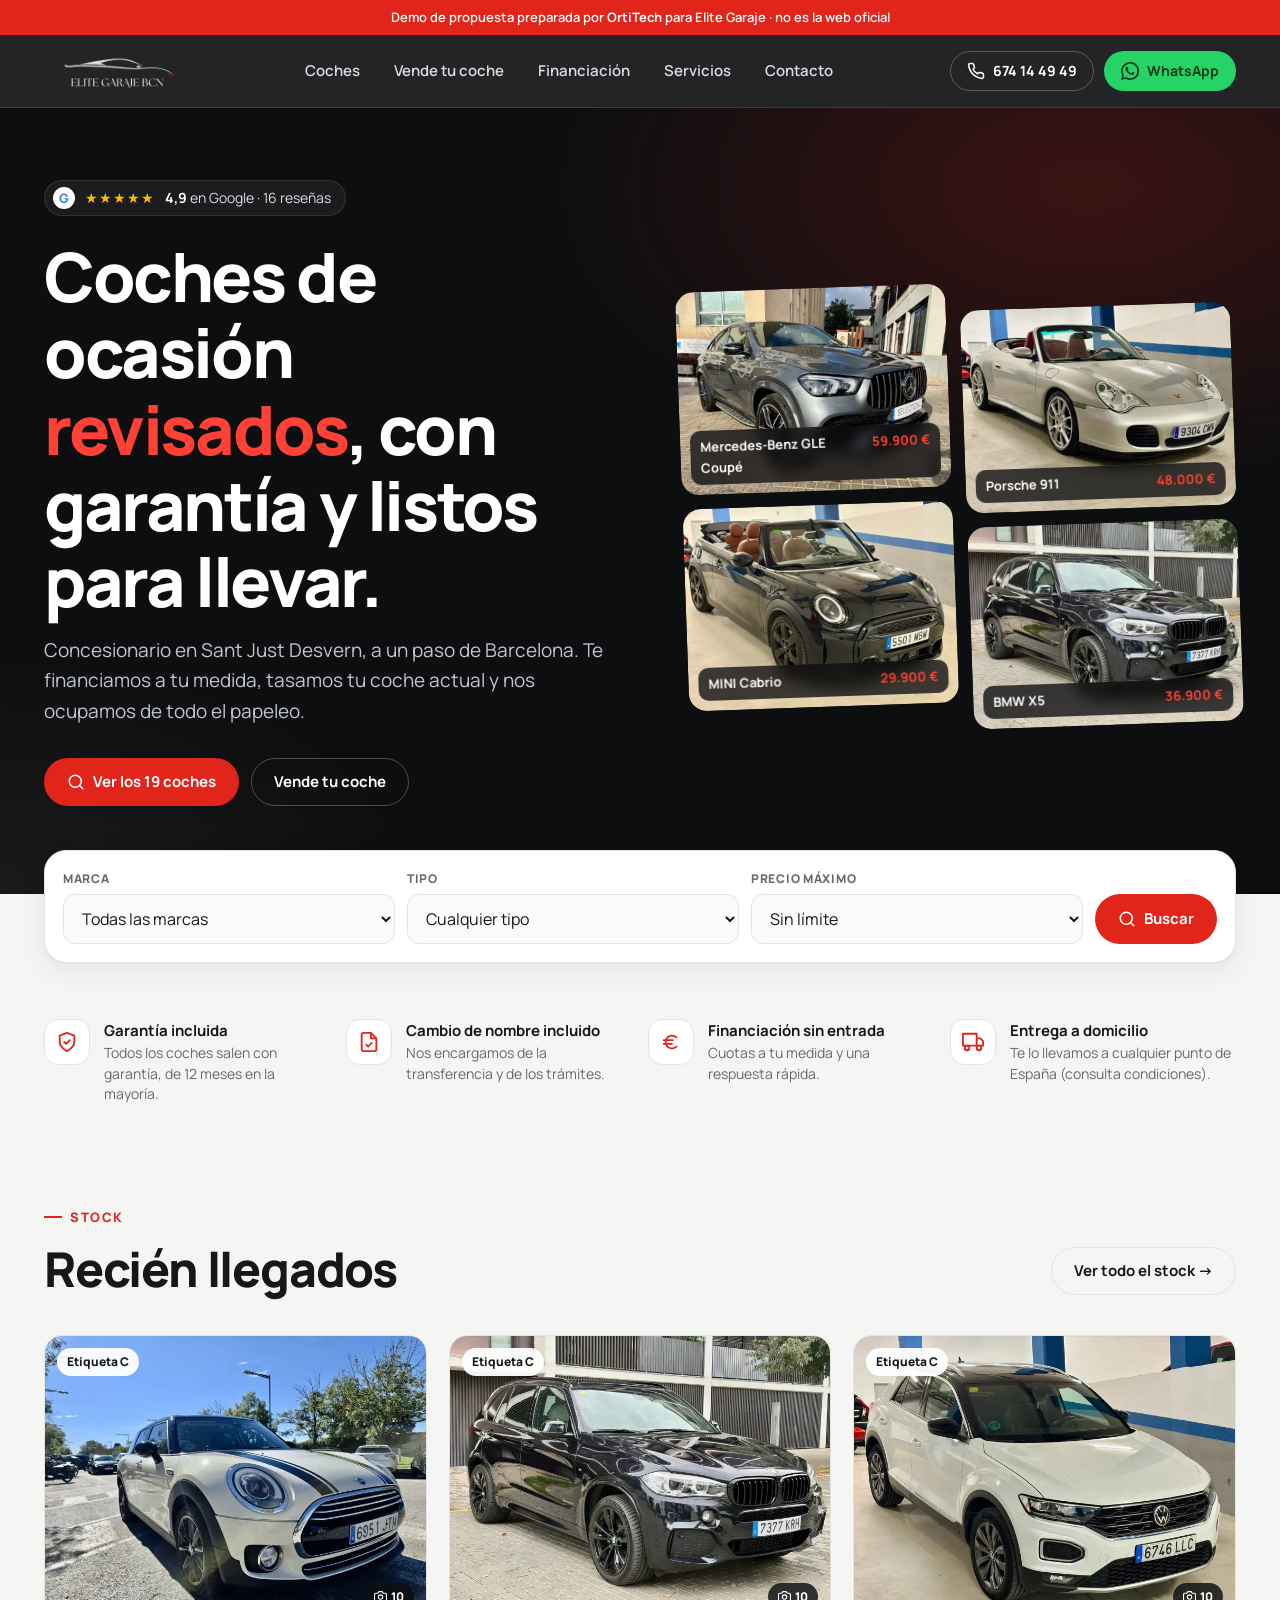
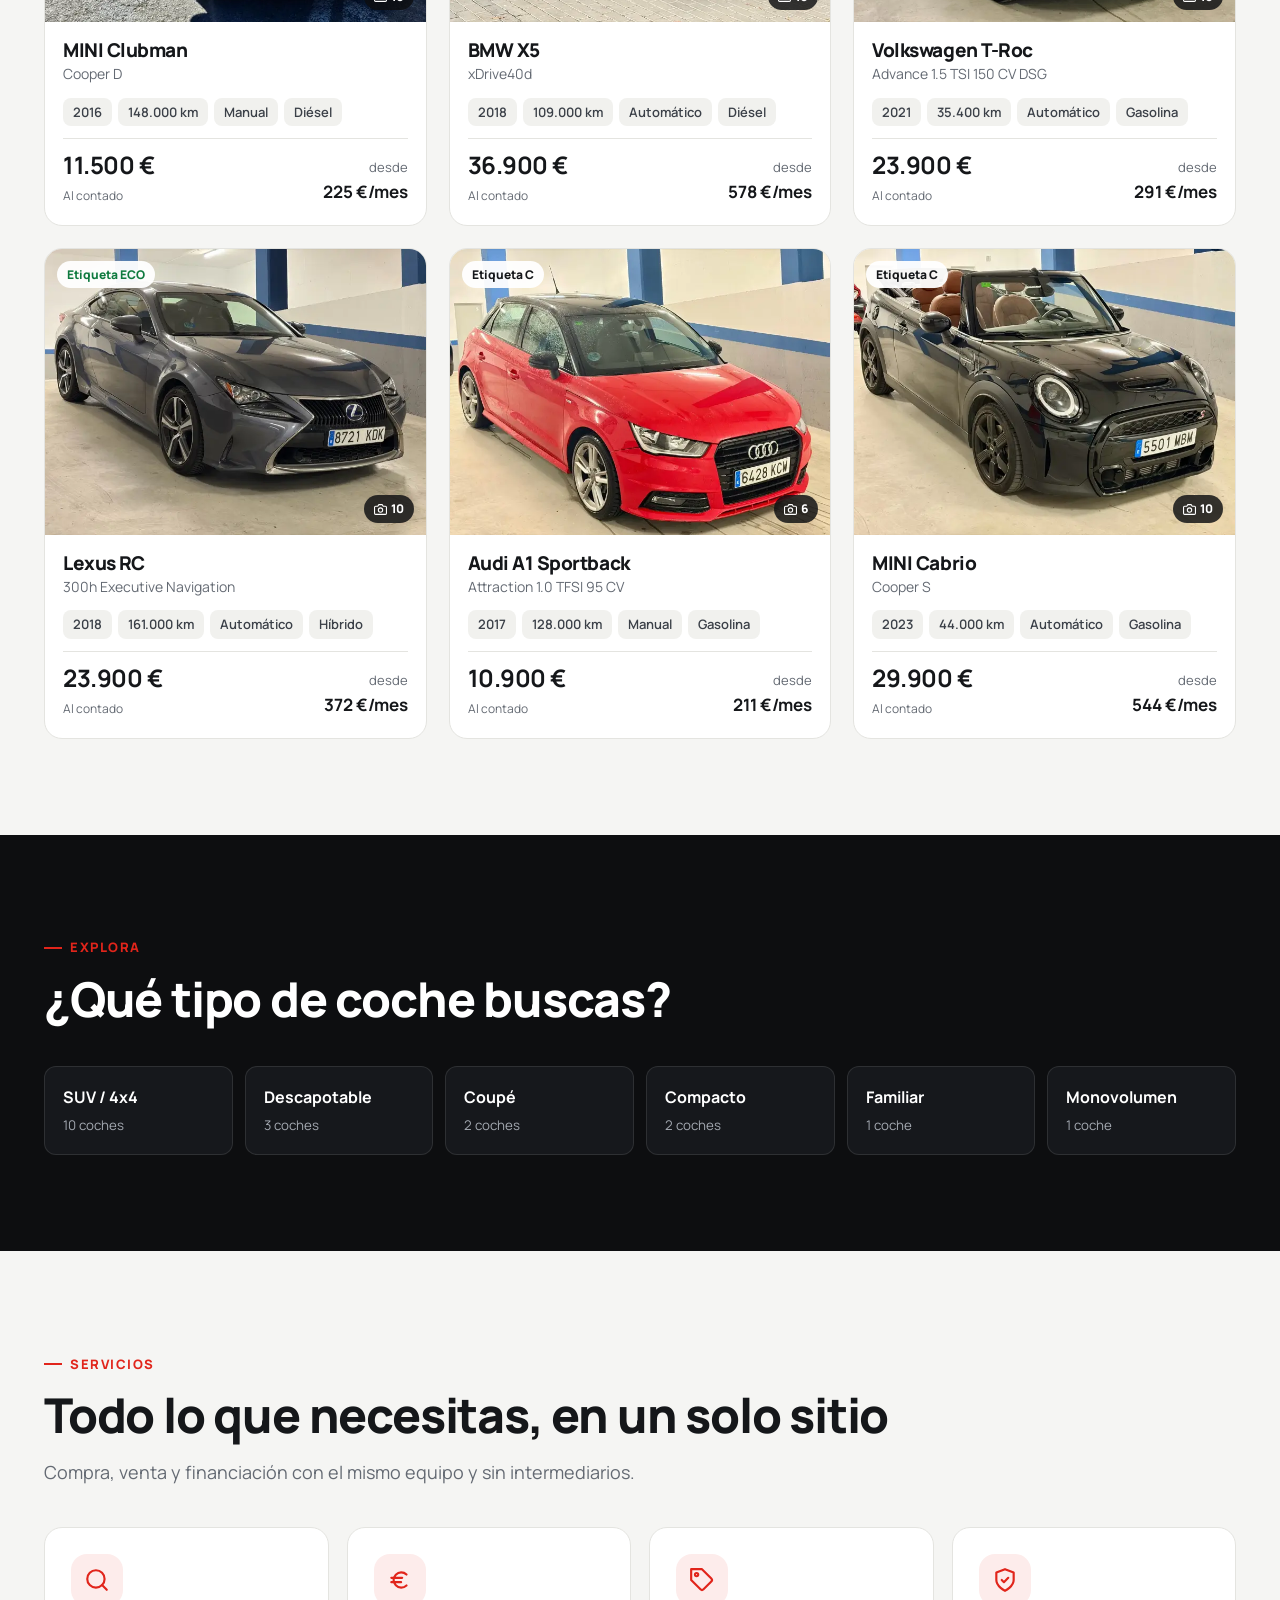
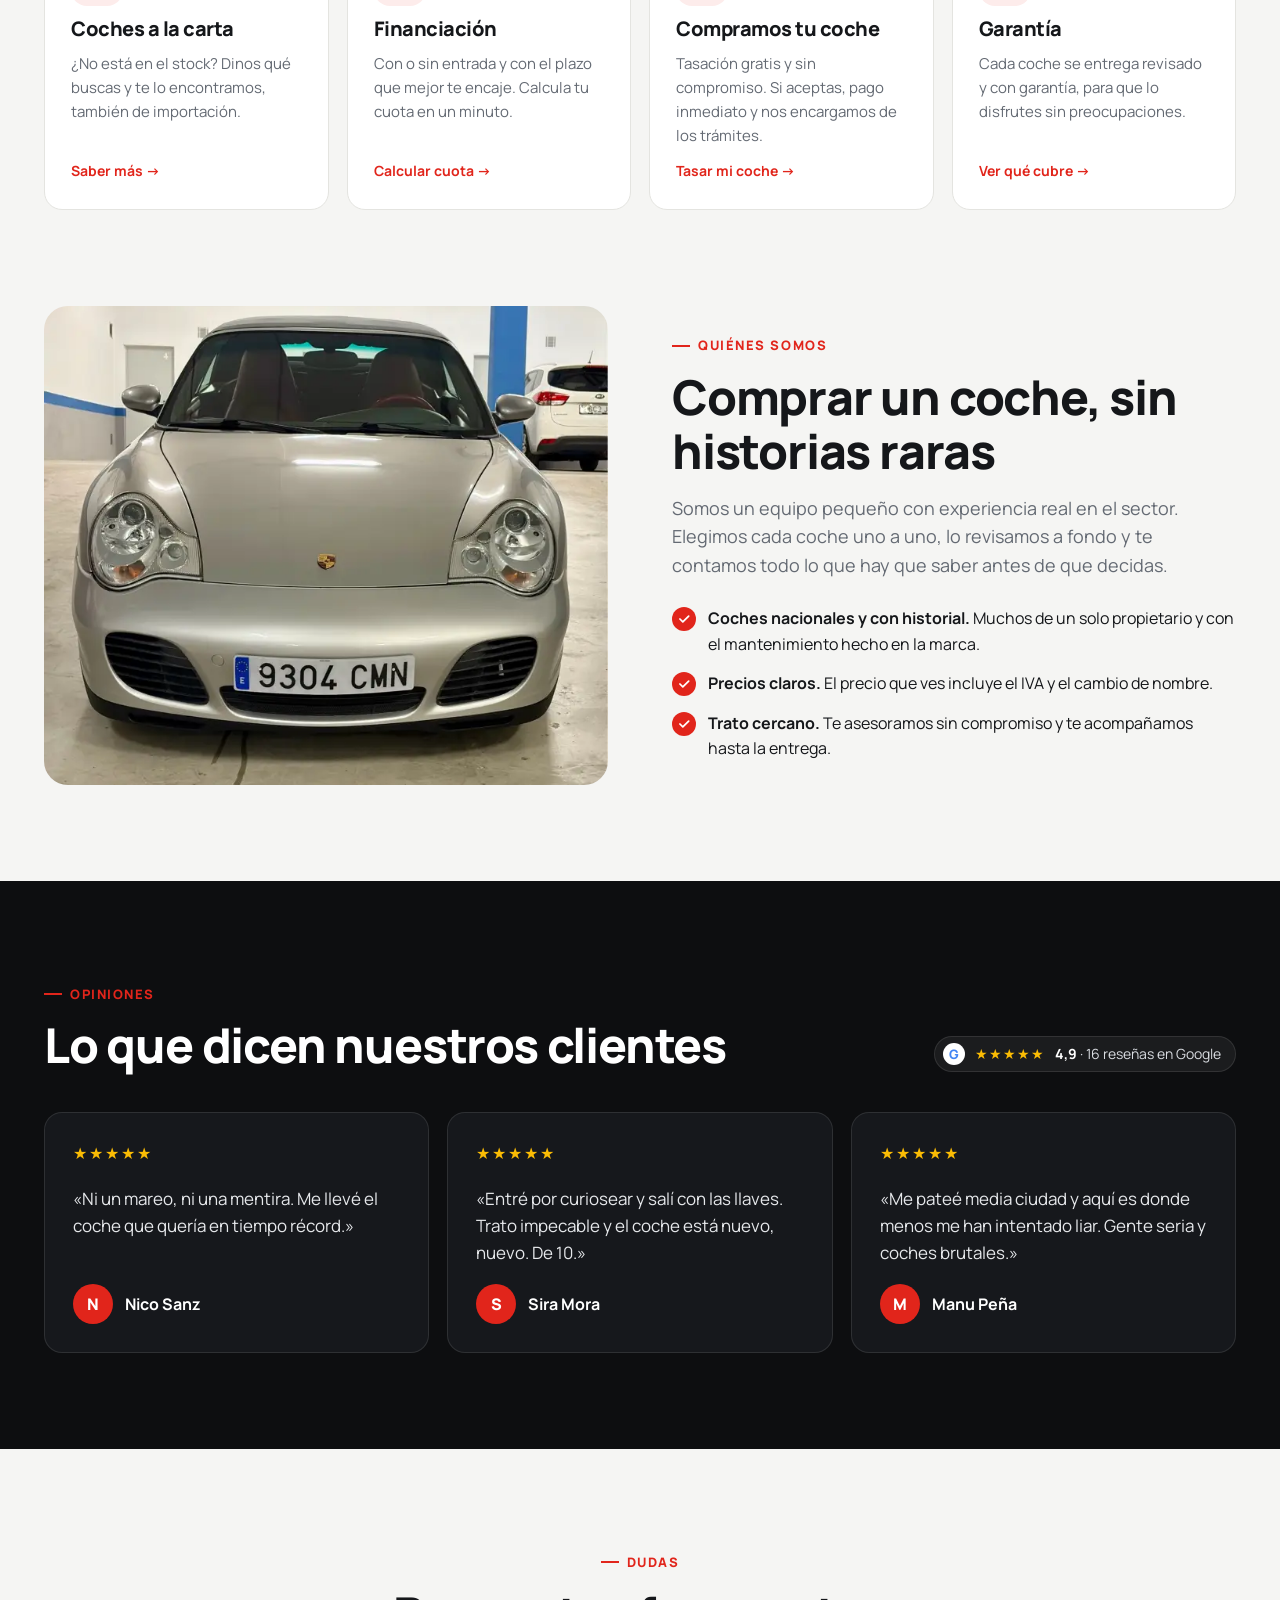
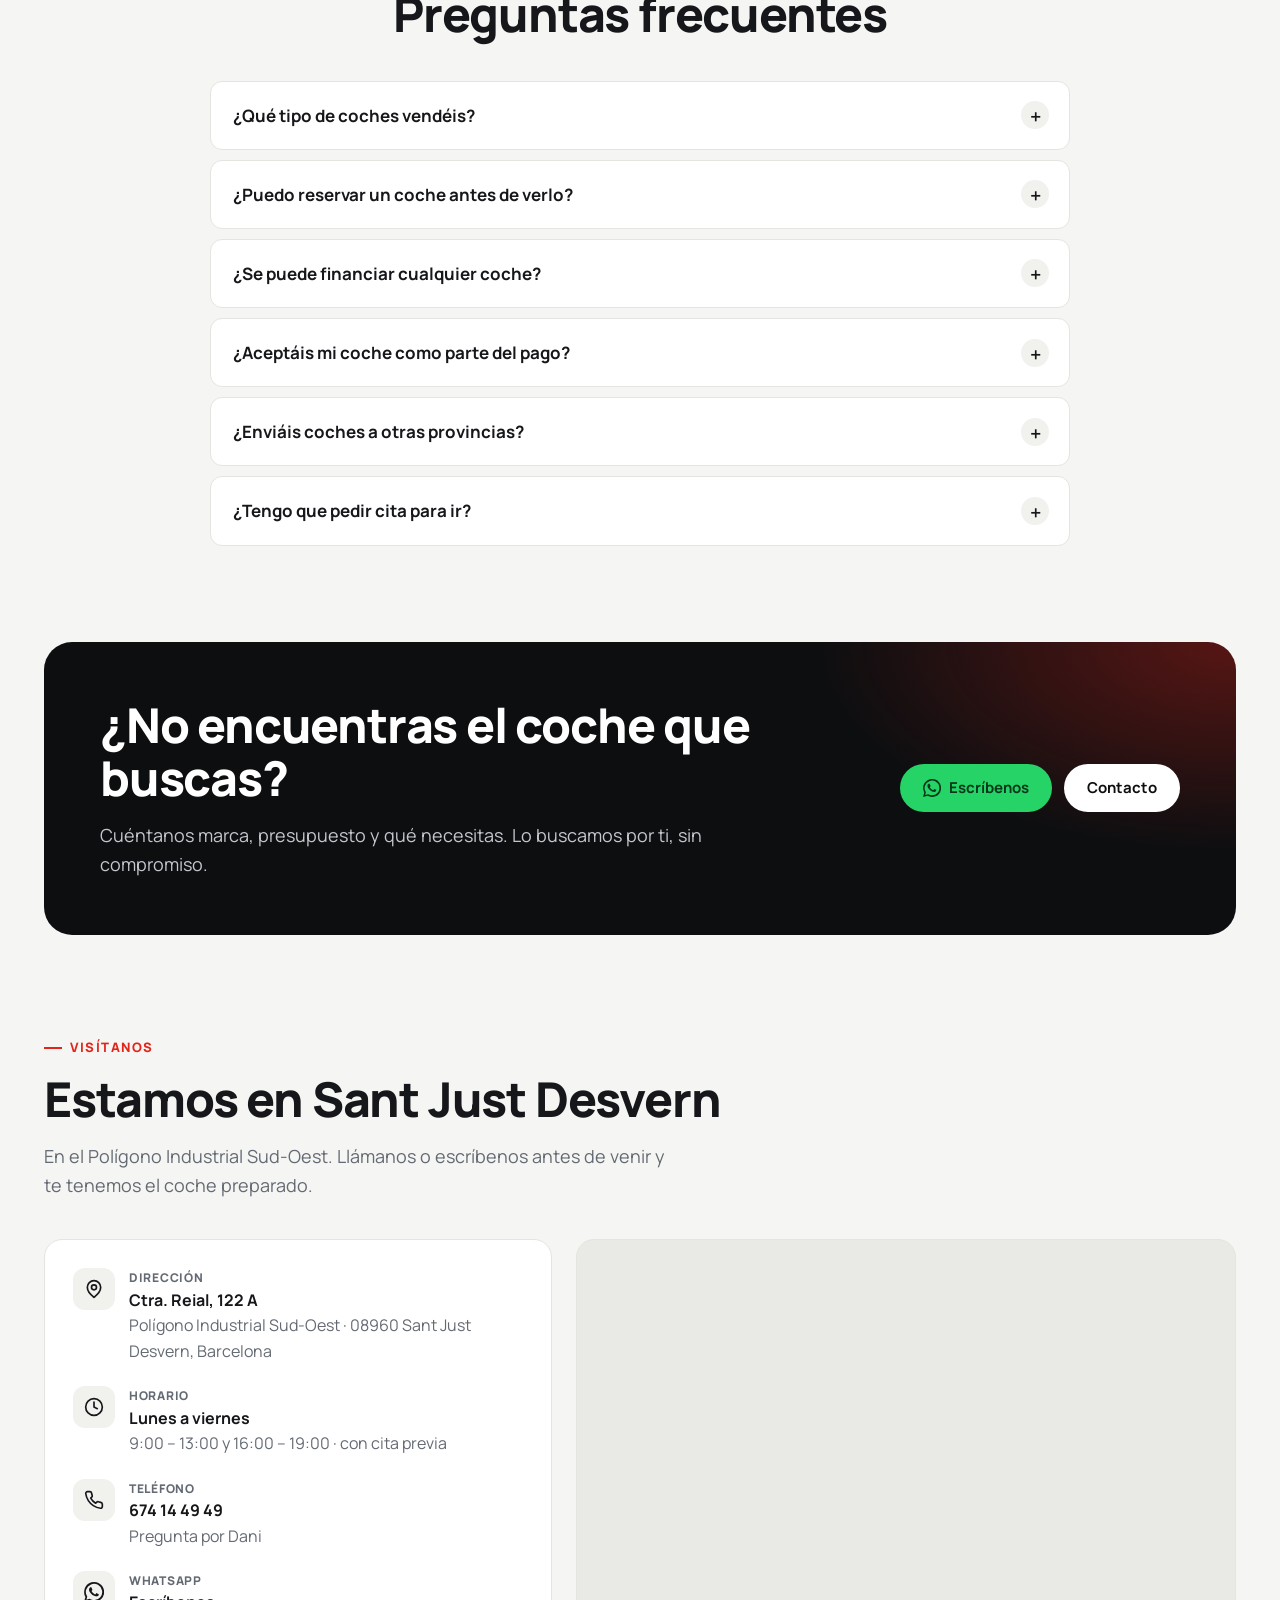
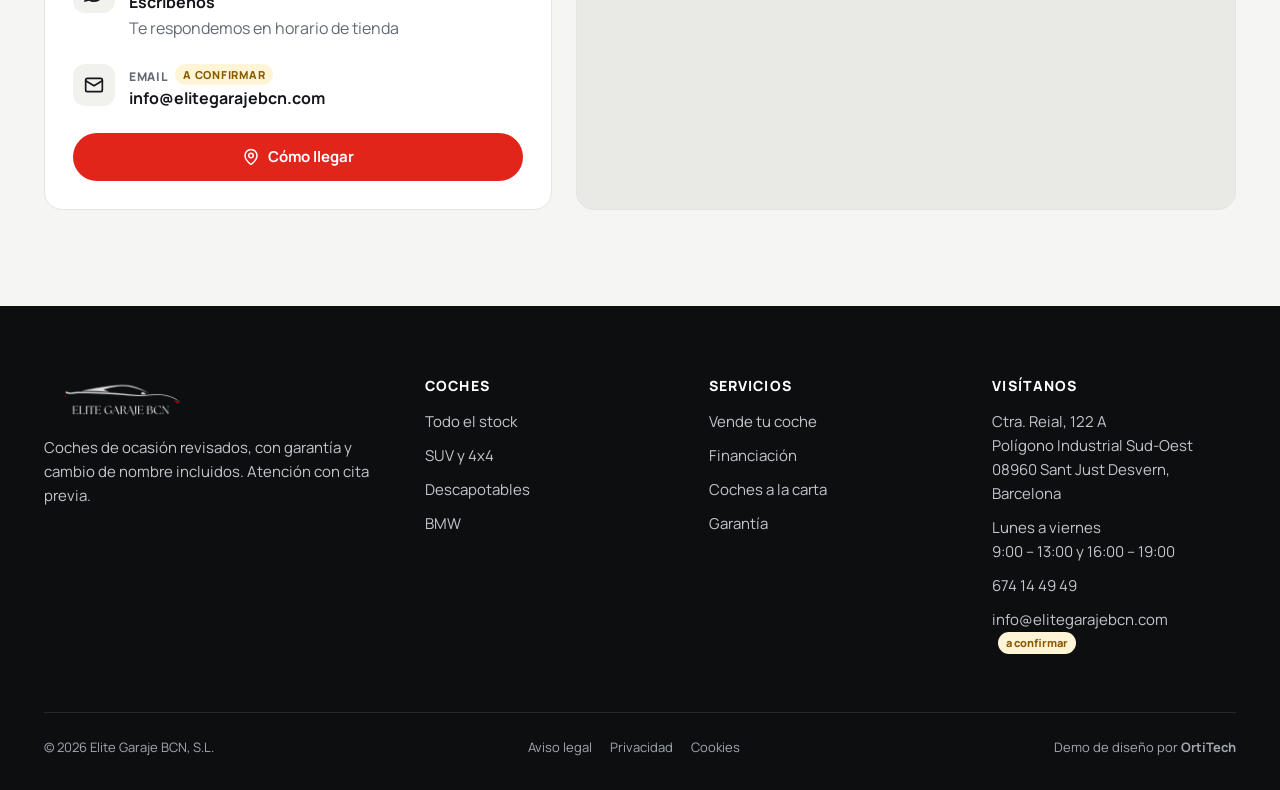
==== elitegaraje/index.html @ fd4e3a46 "Demo Elite Garaje: web nueva de concesionario con el stock real Stock de 19 coches con filtros y fic" ====
<!doctype html>
<html lang="es">
<head>
<meta charset="utf-8">
<meta name="viewport" content="width=device-width, initial-scale=1, viewport-fit=cover">
<meta name="robots" content="noindex, nofollow">
<title>Elite Garaje · Coches de ocasión en Sant Just Desvern (demo de OrtiTech)</title>
<meta name="description" content="Demo de propuesta preparada por OrtiTech para Elite Garaje. No es la web oficial del concesionario.">
<meta name="theme-color" content="#0d0e10">
<link rel="icon" href="img/favicon.png">
<link rel="preconnect" href="https://fonts.googleapis.com">
<link rel="preconnect" href="https://fonts.gstatic.com" crossorigin>
<link href="https://fonts.googleapis.com/css2?family=Manrope:wght@400;500;600;700;800&display=swap" rel="stylesheet">
<link rel="stylesheet" href="css/styles.css?v=4">
</head>
<body data-page="inicio">
<div id="top"></div>

<main>
  <header class="hero">
    <div class="wrap">
      <div>
        <div class="rating"><span class="g">G</span><span class="stars">★★★★★</span><span><b>4,9</b> en Google · 16 reseñas</span></div>
        <h1>Coches de ocasión <em>revisados</em>, con garantía y listos para llevar.</h1>
        <p class="lead">Concesionario en Sant Just Desvern, a un paso de Barcelona. Te financiamos a tu medida, tasamos tu coche actual y nos ocupamos de todo el papeleo.</p>
        <div class="ctas">
          <a class="btn red" href="coches.html"><i data-i="search"></i><span>Ver los <span data-n>19</span> coches</span></a>
          <a class="btn ghost-dark" href="tasacion.html">Vende tu coche</a>
        </div>
      </div>
      <div class="mosaic" id="mosaic" aria-label="Algunos coches del stock"></div>
    </div>
  </header>

  <div class="wrap">
    <form class="finder" id="finder" aria-label="Buscador de coches">
      <div class="field"><label for="f-marca">Marca</label><select id="f-marca" name="marca"><option value="">Todas las marcas</option></select></div>
      <div class="field"><label for="f-carroceria">Tipo</label><select id="f-carroceria" name="carroceria"><option value="">Cualquier tipo</option></select></div>
      <div class="field"><label for="f-precio">Precio máximo</label><select id="f-precio" name="precio">
        <option value="">Sin límite</option><option value="15000">15.000 €</option><option value="20000">20.000 €</option>
        <option value="25000">25.000 €</option><option value="30000">30.000 €</option><option value="40000">40.000 €</option></select></div>
      <button class="btn red" type="submit"><i data-i="search"></i>Buscar</button>
    </form>
  </div>

  <div class="perks">
    <div class="wrap">
      <div class="perk"><div class="ic"><i data-i="shield"></i></div><div><b>Garantía incluida</b><small>Todos los coches salen con garantía, de 12 meses en la mayoría.</small></div></div>
      <div class="perk"><div class="ic"><i data-i="doc"></i></div><div><b>Cambio de nombre incluido</b><small>Nos encargamos de la transferencia y de los trámites.</small></div></div>
      <div class="perk"><div class="ic"><i data-i="euro"></i></div><div><b>Financiación sin entrada</b><small>Cuotas a tu medida y una respuesta rápida.</small></div></div>
      <div class="perk"><div class="ic"><i data-i="truck"></i></div><div><b>Entrega a domicilio</b><small>Te lo llevamos a cualquier punto de España (consulta condiciones).</small></div></div>
    </div>
  </div>

  <section>
    <div class="wrap">
      <div class="head">
        <div><span class="eyebrow">Stock</span><h2 class="title">Recién llegados</h2></div>
        <a class="btn ghost" href="coches.html">Ver todo el stock →</a>
      </div>
      <div class="grid" id="destacados"></div>
    </div>
  </section>

  <section class="dark">
    <div class="wrap">
      <div class="head"><div><span class="eyebrow">Explora</span><h2 class="title">¿Qué tipo de coche buscas?</h2></div></div>
      <div class="cats" id="cats"></div>
    </div>
  </section>

  <section>
    <div class="wrap">
      <div class="head"><div><span class="eyebrow">Servicios</span><h2 class="title">Todo lo que necesitas, en un solo sitio</h2>
        <p class="lead">Compra, venta y financiación con el mismo equipo y sin intermediarios.</p></div></div>
      <div class="services">
        <a class="service rv" href="servicios.html#carta"><div class="ic"><i data-i="search"></i></div><h3>Coches a la carta</h3><p>¿No está en el stock? Dinos qué buscas y te lo encontramos, también de importación.</p><span class="more">Saber más →</span></a>
        <a class="service rv" href="financiacion.html"><div class="ic"><i data-i="euro"></i></div><h3>Financiación</h3><p>Con o sin entrada y con el plazo que mejor te encaje. Calcula tu cuota en un minuto.</p><span class="more">Calcular cuota →</span></a>
        <a class="service rv" href="tasacion.html"><div class="ic"><i data-i="tag"></i></div><h3>Compramos tu coche</h3><p>Tasación gratis y sin compromiso. Si aceptas, pago inmediato y nos encargamos de los trámites.</p><span class="more">Tasar mi coche →</span></a>
        <a class="service rv" href="servicios.html#garantia"><div class="ic"><i data-i="shield"></i></div><h3>Garantía</h3><p>Cada coche se entrega revisado y con garantía, para que lo disfrutes sin preocupaciones.</p><span class="more">Ver qué cubre →</span></a>
      </div>
    </div>
  </section>

  <section style="padding-top:0">
    <div class="wrap split">
      <div class="img rv"><img src="img/coches/b1e48fb1-3-s.webp" alt="Porsche 911 Carrera 4S Cabrio del stock de Elite Garaje" loading="lazy" width="720" height="540"></div>
      <div class="rv">
        <span class="eyebrow">Quiénes somos</span>
        <h2 class="title">Comprar un coche, sin historias raras</h2>
        <p class="lead">Somos un equipo pequeño con experiencia real en el sector. Elegimos cada coche uno a uno, lo revisamos a fondo y te contamos todo lo que hay que saber antes de que decidas.</p>
        <ul class="ticks">
          <li><span><b>Coches nacionales y con historial.</b> Muchos de un solo propietario y con el mantenimiento hecho en la marca.</span></li>
          <li><span><b>Precios claros.</b> El precio que ves incluye el IVA y el cambio de nombre.</span></li>
          <li><span><b>Trato cercano.</b> Te asesoramos sin compromiso y te acompañamos hasta la entrega.</span></li>
        </ul>
      </div>
    </div>
  </section>

  <section class="dark">
    <div class="wrap">
      <div class="head"><div><span class="eyebrow">Opiniones</span><h2 class="title">Lo que dicen nuestros clientes</h2></div>
        <div class="rating" style="margin:0"><span class="g">G</span><span class="stars">★★★★★</span><span><b>4,9</b> · 16 reseñas en Google</span></div></div>
      <div class="reviews">
        <div class="review rv"><div class="stars">★★★★★</div><p>«Ni un mareo, ni una mentira. Me llevé el coche que quería en tiempo récord.»</p><div class="who"><span class="av">N</span><b>Nico Sanz</b></div></div>
        <div class="review rv"><div class="stars">★★★★★</div><p>«Entré por curiosear y salí con las llaves. Trato impecable y el coche está nuevo, nuevo. De 10.»</p><div class="who"><span class="av">S</span><b>Sira Mora</b></div></div>
        <div class="review rv"><div class="stars">★★★★★</div><p>«Me pateé media ciudad y aquí es donde menos me han intentado liar. Gente seria y coches brutales.»</p><div class="who"><span class="av">M</span><b>Manu Peña</b></div></div>
      </div>
    </div>
  </section>

  <section>
    <div class="wrap">
      <div class="head" style="justify-content:center;text-align:center"><div><span class="eyebrow">Dudas</span><h2 class="title">Preguntas frecuentes</h2></div></div>
      <div class="faq">
        <details><summary>¿Qué tipo de coches vendéis?</summary><p>Coches de ocasión, seminuevos y de importación de las principales marcas, todos revisados y listos para entregar.</p></details>
        <details><summary>¿Puedo reservar un coche antes de verlo?</summary><p>Sí. Desde la ficha de cada coche puedes reservarlo con una señal y te lo guardamos hasta que vengas a verlo.</p></details>
        <details><summary>¿Se puede financiar cualquier coche?</summary><p>Sí, tenemos financiación para todo el stock y para perfiles muy distintos, con o sin entrada. <a href="financiacion.html">Calcula tu cuota</a>.</p></details>
        <details><summary>¿Aceptáis mi coche como parte del pago?</summary><p>Sí. Te lo tasamos gratis y sin compromiso y descontamos su valor del coche que te lleves.</p></details>
        <details><summary>¿Enviáis coches a otras provincias?</summary><p>Sí, entregamos en cualquier punto de España con transporte asegurado. Consulta las condiciones para tu zona.</p></details>
        <details><summary>¿Tengo que pedir cita para ir?</summary><p>Te recomendamos llamarnos o escribirnos por WhatsApp antes de venir: así te tenemos el coche preparado y te atendemos sin esperas.</p></details>
      </div>
    </div>
  </section>

  <section style="padding-top:0">
    <div class="wrap">
      <div class="cta rv">
        <div><h2 class="title">¿No encuentras el coche que buscas?</h2><p class="lead">Cuéntanos marca, presupuesto y qué necesitas. Lo buscamos por ti, sin compromiso.</p></div>
        <div class="ctas">
          <a class="btn wa" href="https://wa.me/34674144949?text=Hola%2C%20busco%20un%20coche%20a%20la%20carta." target="_blank" rel="noopener"><i data-i="wa"></i>Escríbenos</a>
          <a class="btn light" href="contacto.html">Contacto</a>
        </div>
      </div>
    </div>
  </section>

  <section style="padding-top:0" id="visita">
    <div class="wrap">
      <div class="head"><div><span class="eyebrow">Visítanos</span><h2 class="title">Estamos en Sant Just Desvern</h2>
        <p class="lead">En el Polígono Industrial Sud-Oest. Llámanos o escríbenos antes de venir y te tenemos el coche preparado.</p></div></div>
      <div class="visit" data-visita></div>
    </div>
  </section>
</main>

<div id="bottom"></div>
<script src="js/coches.js?v=4"></script>
<script src="js/app.js?v=4"></script>
</body>
</html>
---- elitegaraje/css/styles.css ----
/* Elite Garaje · demo de OrtiTech */
:root {
  --ink: #0d0e10;
  --ink-2: #16181c;
  --ink-3: #22252b;
  --paper: #f5f5f3;
  --card: #ffffff;
  --line: #e4e4e0;
  --line-dark: rgba(255, 255, 255, .1);
  --text: #15171a;
  --muted: #646a73;
  --muted-dark: #a3a8b0;
  --red: #e1251b;
  --red-2: #ff4136;
  --green: #1f9d55;
  --radius: 18px;
  --radius-s: 12px;
  --shadow: 0 1px 2px rgba(13, 14, 16, .05), 0 8px 28px rgba(13, 14, 16, .07);
  --wrap: 1240px;
  --font: "Manrope", -apple-system, BlinkMacSystemFont, "Segoe UI", Roboto, sans-serif;
}

*, *::before, *::after { box-sizing: border-box; }
html { -webkit-text-size-adjust: 100%; scroll-behavior: smooth; }
body {
  margin: 0; background: var(--paper); color: var(--text); font: 16px/1.6 var(--font);
  -webkit-font-smoothing: antialiased; overflow-x: hidden;
}
img { max-width: 100%; display: block; }
a { color: inherit; }
button, input, select, textarea { font: inherit; color: inherit; }
h1, h2, h3, h4 { margin: 0; line-height: 1.12; letter-spacing: -.025em; font-weight: 800; }
p { margin: 0; }
.wrap { width: 100%; max-width: var(--wrap); margin: 0 auto; padding: 0 24px; }
.sr { position: absolute; width: 1px; height: 1px; overflow: hidden; clip: rect(0 0 0 0); }

/* Franja de demo */
.demo-bar {
  position: relative; z-index: 70; background: var(--red); color: #fff; font-size: 13px; font-weight: 600;
  text-align: center; padding: 7px 16px;
}
.demo-bar .short { display: none; }

/* Navegación */
.nav {
  position: sticky; top: 0; z-index: 60; background: rgba(13, 14, 16, .9); color: #fff;
  backdrop-filter: saturate(1.4) blur(14px); -webkit-backdrop-filter: saturate(1.4) blur(14px);
  border-bottom: 1px solid var(--line-dark);
}
.nav .wrap { display: flex; align-items: center; justify-content: space-between; height: 72px; gap: 20px; }
.nav .logo img { height: 38px; width: auto; }
.nav ul { display: flex; gap: 6px; list-style: none; margin: 0; padding: 0; }
.nav ul a {
  display: block; padding: 8px 14px; border-radius: 999px; text-decoration: none; font-size: 15px;
  font-weight: 600; color: #d9dce1; transition: background .2s, color .2s;
}
.nav ul a:hover { background: var(--ink-3); color: #fff; }
.nav ul a.on { color: #fff; background: var(--ink-3); }
.nav .right { display: flex; align-items: center; gap: 10px; }
.burger {
  display: none; width: 44px; height: 44px; border: 1px solid var(--line-dark); border-radius: 12px;
  background: transparent; cursor: pointer; align-items: center; justify-content: center;
}
.burger span, .burger span::before, .burger span::after {
  display: block; width: 18px; height: 2px; background: #fff; border-radius: 2px; position: relative; content: "";
  transition: transform .25s, background .25s;
}
.burger span::before { position: absolute; top: -6px; }
.burger span::after { position: absolute; top: 6px; }
.nav.open .burger span { background: transparent; }
.nav.open .burger span::before { transform: translateY(6px) rotate(45deg); }
.nav.open .burger span::after { transform: translateY(-6px) rotate(-45deg); }

/* Botones */
.btn {
  display: inline-flex; align-items: center; justify-content: center; gap: 8px; min-height: 48px;
  padding: 0 22px; border-radius: 999px; border: 1px solid transparent; font-weight: 700; font-size: 15px;
  text-decoration: none; cursor: pointer; white-space: nowrap; transition: transform .15s, background .2s, border-color .2s, color .2s;
}
.btn:active { transform: scale(.98); }
.btn svg { width: 18px; height: 18px; flex: none; }
.btn.red { background: var(--red); color: #fff; }
.btn.red:hover { background: var(--red-2); }
.btn.dark { background: var(--ink); color: #fff; }
.btn.dark:hover { background: var(--ink-3); }
.btn.light { background: #fff; color: var(--ink); }
.btn.ghost { border-color: var(--line); background: transparent; }
.btn.ghost:hover { border-color: var(--text); }
.btn.ghost-dark { border-color: rgba(255, 255, 255, .25); color: #fff; background: transparent; }
.btn.ghost-dark:hover { border-color: #fff; }
.btn.wa { background: #25d366; color: #06371b; }
.btn.wa:hover { background: #3ee07a; }
.btn.sm { min-height: 40px; padding: 0 16px; font-size: 14px; }
.btn.block { width: 100%; }

/* Secciones */
section { padding: 96px 0; }
.dark { background: var(--ink); color: #fff; }
.dark .muted, .dark .lead { color: var(--muted-dark); }
.eyebrow {
  display: inline-flex; align-items: center; gap: 8px; font-size: 13px; font-weight: 800; letter-spacing: .12em;
  text-transform: uppercase; color: var(--red); margin-bottom: 14px;
}
.eyebrow::before { content: ""; width: 18px; height: 2px; background: currentColor; }
.title { font-size: clamp(30px, 4.2vw, 48px); }
.lead { font-size: 18px; color: var(--muted); max-width: 640px; margin-top: 16px; }
.muted { color: var(--muted); }
.head { display: flex; align-items: flex-end; justify-content: space-between; gap: 24px; margin-bottom: 40px; flex-wrap: wrap; }

/* Portada */
.hero {
  position: relative; overflow: hidden; padding: 72px 0 88px; color: #fff; background:
    radial-gradient(900px 500px at 85% 10%, rgba(225, 37, 27, .22), transparent 60%),
    radial-gradient(700px 400px at 0% 100%, rgba(255, 255, 255, .05), transparent 60%), var(--ink);
}
.hero .wrap { display: grid; grid-template-columns: 1.05fr 1fr; gap: 56px; align-items: center; }
.hero h1 { font-size: clamp(38px, 5.6vw, 68px); letter-spacing: -.035em; }
.hero h1 em { font-style: normal; color: var(--red-2); }
.hero .lead { color: #c3c7cd; font-size: 19px; }
.hero .ctas { display: flex; gap: 12px; margin-top: 32px; flex-wrap: wrap; }
.rating {
  display: inline-flex; align-items: center; gap: 10px; margin-bottom: 22px; padding: 6px 14px 6px 8px;
  border-radius: 999px; background: rgba(255, 255, 255, .06); border: 1px solid var(--line-dark); font-size: 14px; color: #d9dce1;
}
.rating b { color: #fff; }
.rating .stars { color: #fbbc04; letter-spacing: 1px; }
.rating .g { width: 22px; height: 22px; border-radius: 50%; background: #fff; display: grid; place-items: center; font-weight: 800; color: #4285f4; font-size: 13px; }

.mosaic { display: grid; grid-template-columns: 1fr 1fr; gap: 14px; transform: rotate(-2deg); }
.mosaic a { position: relative; display: block; border-radius: var(--radius); overflow: hidden; aspect-ratio: 4 / 3; background: var(--ink-3); }
.mosaic a:nth-child(2) { transform: translateY(28px); }
.mosaic a:nth-child(4) { transform: translateY(28px); }
.mosaic img { width: 100%; height: 100%; object-fit: cover; transition: transform .5s; }
.mosaic a:hover img { transform: scale(1.05); }
.mosaic span {
  position: absolute; left: 10px; bottom: 10px; right: 10px; padding: 6px 10px; border-radius: 10px;
  background: rgba(13, 14, 16, .78); backdrop-filter: blur(6px); font-size: 13px; font-weight: 700; display: flex; justify-content: space-between; gap: 8px;
}
.mosaic span i { font-style: normal; color: var(--red-2); white-space: nowrap; }

/* Buscador rápido */
.finder {
  position: relative; z-index: 3; margin-top: -44px; background: #fff; border-radius: 22px; box-shadow: var(--shadow);
  padding: 18px; display: grid; grid-template-columns: repeat(3, 1fr) auto; gap: 12px; border: 1px solid var(--line);
}
.field { display: flex; flex-direction: column; gap: 6px; }
.field label, .field .lbl { font-size: 12px; font-weight: 800; letter-spacing: .06em; text-transform: uppercase; color: var(--muted); }
.field input, .field select, .field textarea {
  width: 100%; min-height: 50px; border: 1px solid var(--line); background: #fafaf8; border-radius: var(--radius-s);
  padding: 12px 14px; font-size: 16px; outline: none; transition: border-color .2s, box-shadow .2s;
}
.field textarea { min-height: 120px; resize: vertical; }
.field input:focus, .field select:focus, .field textarea:focus { border-color: var(--text); box-shadow: 0 0 0 4px rgba(13, 14, 16, .06); background: #fff; }
.finder .btn { align-self: end; min-height: 50px; }

/* Ventajas */
.perks { padding: 56px 0 0; }
.perks .wrap { display: grid; grid-template-columns: repeat(4, 1fr); gap: 16px; }
.perk { display: flex; gap: 14px; align-items: flex-start; }
.perk .ic { flex: none; width: 46px; height: 46px; border-radius: 14px; background: #fff; border: 1px solid var(--line); display: grid; place-items: center; color: var(--red); }
.perk .ic svg { width: 22px; height: 22px; }
.perk b { display: block; font-size: 15px; }
.perk small { color: var(--muted); font-size: 14px; line-height: 1.45; display: block; }

/* Tarjetas de coche */
.grid { display: grid; grid-template-columns: repeat(3, 1fr); gap: 22px; }
.car {
  position: relative; display: flex; flex-direction: column; background: var(--card); border-radius: var(--radius);
  overflow: hidden; text-decoration: none; border: 1px solid var(--line); transition: transform .25s, box-shadow .25s;
}
.car:hover { transform: translateY(-3px); box-shadow: var(--shadow); }
.car .ph { position: relative; aspect-ratio: 4 / 3; background: #e9e9e5; overflow: hidden; }
.car .ph img { width: 100%; height: 100%; object-fit: cover; transition: transform .5s; }
.car:hover .ph img { transform: scale(1.04); }
.badges { position: absolute; top: 12px; left: 12px; display: flex; gap: 6px; flex-wrap: wrap; }
.badge {
  display: inline-flex; align-items: center; gap: 4px; padding: 4px 10px; border-radius: 999px; font-size: 12px;
  font-weight: 800; background: rgba(255, 255, 255, .94); color: var(--text);
}
.badge.red { background: var(--red); color: #fff; }
.badge.dark { background: rgba(13, 14, 16, .82); color: #fff; }
.tag-eco { color: #0f7a3f; }
.tag-cero { color: #1a5fd0; }
.car .count { position: absolute; right: 12px; bottom: 12px; }
.car .body { padding: 18px 18px 20px; display: flex; flex-direction: column; gap: 12px; flex: 1; }
.car h3 { font-size: 19px; }
.car .ver { color: var(--muted); font-size: 14px; margin-top: 2px; white-space: nowrap; overflow: hidden; text-overflow: ellipsis; }
.chips { display: flex; flex-wrap: wrap; gap: 6px; }
.chip { font-size: 13px; font-weight: 600; padding: 4px 10px; border-radius: 8px; background: #f1f1ee; color: #3b4048; }
.price { display: flex; align-items: flex-end; justify-content: space-between; gap: 10px; margin-top: auto; padding-top: 14px; border-top: 1px solid var(--line); }
.price b { font-size: 24px; letter-spacing: -.02em; line-height: 1; }
.price small { display: block; font-size: 12px; color: var(--muted); margin-top: 4px; }
.price .fin { text-align: right; font-size: 13px; color: var(--muted); }
.price .fin strong { display: block; color: var(--text); font-size: 17px; }

/* Categorías */
.cats { display: grid; grid-template-columns: repeat(6, 1fr); gap: 12px; }
.cat {
  display: flex; flex-direction: column; gap: 4px; padding: 18px; border-radius: var(--radius-s); text-decoration: none;
  background: var(--ink-2); border: 1px solid var(--line-dark); transition: border-color .2s, background .2s;
}
.cat:hover { border-color: var(--red); background: var(--ink-3); }
.cat b { font-size: 16px; }
.cat small { color: var(--muted-dark); }

/* Servicios */
.services { display: grid; grid-template-columns: repeat(4, 1fr); gap: 18px; }
.service {
  background: #fff; border: 1px solid var(--line); border-radius: var(--radius); padding: 26px; display: flex;
  flex-direction: column; gap: 12px; text-decoration: none;
}
.service .ic { width: 52px; height: 52px; border-radius: 16px; background: #fdeceb; color: var(--red); display: grid; place-items: center; }
.service .ic svg { width: 26px; height: 26px; }
.service h3 { font-size: 20px; }
.service p { color: var(--muted); font-size: 15px; }
.service .more { margin-top: auto; font-weight: 700; font-size: 14px; color: var(--red); }

/* Bloque dividido */
.split { display: grid; grid-template-columns: 1fr 1fr; gap: 64px; align-items: center; }
.split .img { border-radius: 24px; overflow: hidden; aspect-ratio: 4 / 3.4; }
.split .img img { width: 100%; height: 100%; object-fit: cover; }
.ticks { list-style: none; padding: 0; margin: 26px 0 0; display: grid; gap: 14px; }
.ticks li { display: flex; gap: 12px; align-items: flex-start; }
.ticks li::before {
  content: ""; flex: none; width: 24px; height: 24px; border-radius: 50%; margin-top: 1px;
  background: var(--red) url("data:image/svg+xml,%3Csvg xmlns='http://www.w3.org/2000/svg' viewBox='0 0 24 24' fill='none' stroke='white' stroke-width='3' stroke-linecap='round' stroke-linejoin='round'%3E%3Cpath d='M5 12l5 5L20 7'/%3E%3C/svg%3E") center / 14px no-repeat;
}

/* Opiniones */
.reviews { display: grid; grid-template-columns: repeat(3, 1fr); gap: 18px; }
.review { background: var(--ink-2); border: 1px solid var(--line-dark); border-radius: var(--radius); padding: 28px; display: flex; flex-direction: column; gap: 18px; }
.review .stars { color: #fbbc04; letter-spacing: 2px; }
.review p { font-size: 17px; color: #e6e8eb; }
.review .who { display: flex; align-items: center; gap: 12px; margin-top: auto; }
.review .av { width: 40px; height: 40px; border-radius: 50%; background: var(--red); display: grid; place-items: center; font-weight: 800; }

/* Preguntas frecuentes */
.faq { max-width: 860px; margin: 0 auto; display: grid; gap: 10px; }
.faq details { background: #fff; border: 1px solid var(--line); border-radius: var(--radius-s); }
.faq summary {
  list-style: none; cursor: pointer; padding: 20px 56px 20px 22px; font-weight: 700; font-size: 17px; position: relative;
}
.faq summary::-webkit-details-marker { display: none; }
.faq summary::after {
  content: "+"; position: absolute; right: 20px; top: 50%; transform: translateY(-50%); width: 28px; height: 28px; border-radius: 50%;
  background: #f1f1ee; display: grid; place-items: center; font-size: 20px; font-weight: 600; transition: transform .2s;
}
.faq details[open] summary::after { transform: translateY(-50%) rotate(45deg); }
.faq details p { padding: 0 22px 22px; color: var(--muted); }

/* Llamada a la acción */
.cta {
  border-radius: 28px; padding: 56px; display: grid; grid-template-columns: 1.4fr auto; gap: 32px; align-items: center;
  background: radial-gradient(600px 300px at 100% 0%, rgba(225, 37, 27, .35), transparent 70%), var(--ink); color: #fff;
}
.cta .lead { color: #c3c7cd; }
.cta .ctas { display: flex; gap: 12px; flex-wrap: wrap; }

/* Visítanos */
.visit { display: grid; grid-template-columns: 1fr 1.3fr; gap: 24px; }
.info-card { background: #fff; border: 1px solid var(--line); border-radius: var(--radius); padding: 28px; display: grid; gap: 22px; align-content: start; }
.info-row { display: flex; gap: 14px; align-items: flex-start; }
.info-row .ic { flex: none; width: 42px; height: 42px; border-radius: 12px; background: #f1f1ee; display: grid; place-items: center; }
.info-row .ic svg { width: 20px; height: 20px; }
.info-row small { display: block; font-size: 12px; font-weight: 800; letter-spacing: .06em; text-transform: uppercase; color: var(--muted); }
.info-row a { text-decoration: none; font-weight: 700; }
.info-row a:hover { color: var(--red); }
.pill-soon { display: inline-block; margin-left: 6px; padding: 2px 8px; border-radius: 999px; background: #fff4d6; color: #8a5a00; font-size: 11px; font-weight: 800; vertical-align: 2px; }
.map { border-radius: var(--radius); overflow: hidden; min-height: 380px; border: 1px solid var(--line); background: #e9e9e5; }
.map iframe { width: 100%; height: 100%; min-height: 380px; border: 0; display: block; }

/* Pie */
footer { background: var(--ink); color: #c3c7cd; padding: 72px 0 32px; font-size: 15px; }
footer .cols { display: grid; grid-template-columns: 1.4fr 1fr 1fr 1fr; gap: 40px; }
footer img { height: 40px; width: auto; margin-bottom: 18px; }
footer h4 { color: #fff; font-size: 14px; letter-spacing: .08em; text-transform: uppercase; margin-bottom: 16px; }
footer ul { list-style: none; padding: 0; margin: 0; display: grid; gap: 10px; }
footer a { text-decoration: none; }
footer a:hover { color: #fff; }
footer .legal { margin-top: 56px; padding-top: 24px; border-top: 1px solid var(--line-dark); display: flex; justify-content: space-between; gap: 16px; flex-wrap: wrap; font-size: 13px; color: var(--muted-dark); }
footer .legal nav { display: flex; gap: 18px; flex-wrap: wrap; }

/* Barra de acciones en el móvil */
.mbar {
  display: none; position: fixed; left: 0; right: 0; bottom: 0; z-index: 55; padding: 10px 12px calc(10px + env(safe-area-inset-bottom));
  background: rgba(255, 255, 255, .94); backdrop-filter: blur(12px); -webkit-backdrop-filter: blur(12px); border-top: 1px solid var(--line);
  gap: 10px; grid-template-columns: 1fr 1fr;
}
.mbar .btn { min-height: 48px; }

/* Cabecera de página interior */
.page-head { padding: 56px 0 48px; background: radial-gradient(700px 300px at 90% 0%, rgba(225, 37, 27, .2), transparent 65%), var(--ink); color: #fff; }
.page-head h1 { font-size: clamp(34px, 5vw, 56px); }
.page-head .lead { color: #c3c7cd; }
.crumbs { display: flex; gap: 8px; font-size: 14px; color: var(--muted-dark); margin-bottom: 18px; flex-wrap: wrap; }
.crumbs a { text-decoration: none; }
.crumbs a:hover { color: #fff; }

/* Stock */
.stock { display: grid; grid-template-columns: 280px 1fr; gap: 32px; align-items: start; padding: 40px 0 96px; }
.filters { position: sticky; top: 96px; background: #fff; border: 1px solid var(--line); border-radius: var(--radius); padding: 22px; display: grid; gap: 22px; }
.filters h3 { font-size: 18px; display: flex; justify-content: space-between; align-items: center; }
.filters h3 button { border: 0; background: none; color: var(--red); font-weight: 700; font-size: 14px; cursor: pointer; padding: 0; }
.fgroup { display: grid; gap: 10px; }
.fgroup > .lbl { font-size: 12px; font-weight: 800; letter-spacing: .06em; text-transform: uppercase; color: var(--muted); }
.opts { display: flex; flex-wrap: wrap; gap: 6px; }
.opt { position: relative; }
.opt input { position: absolute; opacity: 0; inset: 0; cursor: pointer; }
.opt span {
  display: inline-flex; gap: 6px; padding: 7px 12px; border-radius: 999px; border: 1px solid var(--line); font-size: 14px; font-weight: 600;
  background: #fafaf8; transition: all .15s; cursor: pointer;
}
.opt span em { font-style: normal; color: var(--muted); font-weight: 500; }
.opt input:checked + span { background: var(--ink); border-color: var(--ink); color: #fff; }
.opt input:checked + span em { color: #aab; }
.opt input:focus-visible + span { outline: 2px solid var(--red); outline-offset: 2px; }
.range { display: grid; gap: 6px; }
.range output { font-weight: 800; font-size: 15px; }
input[type=range] { width: 100%; accent-color: var(--red); }
.toolbar { display: flex; justify-content: space-between; align-items: center; gap: 12px; margin-bottom: 20px; flex-wrap: wrap; }
.toolbar .n { font-size: 18px; font-weight: 800; }
.toolbar .n span { color: var(--muted); font-weight: 600; }
.toolbar select { min-height: 44px; border-radius: 999px; border: 1px solid var(--line); padding: 0 16px; background: #fff; font-weight: 600; }
.toolbar .filt-btn { display: none; }
.toolbar .tools { display: flex; gap: 8px; min-width: 0; }
.empty { padding: 64px 24px; text-align: center; background: #fff; border-radius: var(--radius); border: 1px dashed var(--line); }
.stock .grid { grid-template-columns: repeat(2, 1fr); }
@media (min-width: 1180px) { .stock .grid { grid-template-columns: repeat(3, 1fr); } }

/* Ficha del coche */
.detail { display: grid; grid-template-columns: minmax(0, 1fr) 380px; gap: 32px; align-items: start; padding: 28px 0 96px; }
.gallery { display: grid; gap: 10px; }
.gallery .main { position: relative; border-radius: var(--radius); overflow: hidden; aspect-ratio: 4 / 3; background: #e9e9e5; cursor: zoom-in; touch-action: pan-y; }
.gallery .main img { width: 100%; height: 100%; object-fit: cover; }
.gallery .arrow {
  position: absolute; top: 50%; transform: translateY(-50%); width: 46px; height: 46px; border-radius: 50%; border: 0;
  background: rgba(255, 255, 255, .92); display: grid; place-items: center; cursor: pointer; box-shadow: var(--shadow);
}
.gallery .arrow svg { width: 20px; height: 20px; }
.gallery .prev { left: 14px; } .gallery .next { right: 14px; }
.gallery .num { position: absolute; right: 14px; bottom: 14px; }
.thumbs { display: flex; gap: 8px; overflow-x: auto; scrollbar-width: none; padding-bottom: 2px; }
.thumbs::-webkit-scrollbar { display: none; }
.thumbs button { flex: none; width: 96px; aspect-ratio: 4 / 3; border-radius: 10px; overflow: hidden; border: 2px solid transparent; padding: 0; cursor: pointer; background: #e9e9e5; opacity: .65; transition: opacity .2s, border-color .2s; }
.thumbs button.on { border-color: var(--red); opacity: 1; }
.thumbs img { width: 100%; height: 100%; object-fit: cover; }

.box { background: #fff; border: 1px solid var(--line); border-radius: var(--radius); padding: 28px; }
.box + .box { margin-top: 18px; }
.box h2 { font-size: 22px; margin-bottom: 18px; }
.specs { display: grid; grid-template-columns: repeat(4, 1fr); gap: 10px; }
.spec { background: #f6f6f3; border-radius: var(--radius-s); padding: 14px; }
.spec small { display: block; font-size: 12px; font-weight: 800; letter-spacing: .05em; text-transform: uppercase; color: var(--muted); }
.spec b { font-size: 16px; }
.equip { columns: 2; column-gap: 28px; list-style: none; padding: 0; margin: 0; }
.equip li { break-inside: avoid; padding: 8px 0 8px 28px; position: relative; border-bottom: 1px solid #f0f0ec; font-size: 15px; }
.equip li::before { content: ""; position: absolute; left: 0; top: 13px; width: 16px; height: 16px; border-radius: 50%; background: #fdeceb url("data:image/svg+xml,%3Csvg xmlns='http://www.w3.org/2000/svg' viewBox='0 0 24 24' fill='none' stroke='%23e1251b' stroke-width='3.5' stroke-linecap='round' stroke-linejoin='round'%3E%3Cpath d='M5 12l5 5L20 7'/%3E%3C/svg%3E") center / 10px no-repeat; }
.tech { width: 100%; border-collapse: collapse; }
.tech td { padding: 12px 0; border-bottom: 1px solid #f0f0ec; font-size: 15px; }
.tech td:last-child { text-align: right; font-weight: 700; }

.buy { position: sticky; top: 96px; display: grid; gap: 18px; }
.buy .box { padding: 26px; }
.buy h1 { font-size: 30px; }
.buy .ver { color: var(--muted); margin-top: 6px; }
.buy .chips { margin-top: 16px; }
.big-price { margin-top: 22px; padding-top: 22px; border-top: 1px solid var(--line); display: grid; gap: 14px; }
.big-price .row { display: flex; justify-content: space-between; align-items: baseline; gap: 12px; }
.big-price .row b { font-size: 34px; letter-spacing: -.03em; line-height: 1; }
.big-price small { color: var(--muted); font-size: 13px; }
.fin-card { background: #f6f6f3; border-radius: var(--radius-s); padding: 14px 16px; display: flex; justify-content: space-between; align-items: center; gap: 12px; }
.fin-card strong { font-size: 22px; }
.fin-card a { font-size: 14px; font-weight: 700; color: var(--red); text-decoration: none; white-space: nowrap; }
.buy .actions { display: grid; gap: 10px; margin-top: 20px; }
.buy .actions .two { display: grid; grid-template-columns: 1fr 1fr; gap: 10px; }
.reserve { display: flex; gap: 12px; align-items: center; padding: 16px; border-radius: var(--radius-s); border: 1px dashed #d8d8d2; font-size: 14px; }
.reserve b { display: block; font-size: 15px; }
.included { display: grid; gap: 10px; font-size: 15px; }
.included div { display: flex; gap: 10px; align-items: center; }
.included svg { width: 20px; height: 20px; color: var(--green); flex: none; }

/* Visor a pantalla completa */
.lightbox { position: fixed; inset: 0; z-index: 90; background: rgba(8, 9, 10, .96); display: none; align-items: center; justify-content: center; touch-action: pan-y; }
.lightbox.on { display: flex; }
.lightbox img { max-width: 94vw; max-height: 84vh; border-radius: 10px; }
.lightbox .x { position: absolute; top: 16px; right: 16px; width: 48px; height: 48px; border-radius: 50%; border: 0; background: rgba(255, 255, 255, .12); color: #fff; font-size: 26px; cursor: pointer; }
.lightbox .arrow { position: absolute; top: 50%; transform: translateY(-50%); width: 52px; height: 52px; border-radius: 50%; border: 0; background: rgba(255, 255, 255, .12); color: #fff; display: grid; place-items: center; cursor: pointer; }
.lightbox .arrow svg { width: 22px; height: 22px; }
.lightbox .prev { left: 16px; } .lightbox .next { right: 16px; }
.lightbox .num { position: absolute; bottom: 20px; left: 50%; transform: translateX(-50%); color: #fff; font-weight: 700; }

/* Formularios por pasos y calculadora */
.panel { background: #fff; border: 1px solid var(--line); border-radius: 24px; padding: 36px; box-shadow: var(--shadow); }
.steps { display: grid; grid-template-columns: repeat(4, 1fr); gap: 8px; margin-bottom: 30px; }
.steps div { font-size: 13px; font-weight: 700; color: var(--muted); }
.steps div::before { content: ""; display: block; height: 4px; border-radius: 4px; background: var(--line); margin-bottom: 10px; transition: background .3s; }
.steps div.on { color: var(--text); }
.steps div.on::before { background: var(--red); }
.step { display: none; }
.step.on { display: grid; gap: 18px; animation: fade .3s; }
@keyframes fade { from { opacity: 0; transform: translateY(6px); } to { opacity: 1; transform: none; } }
.row2 { display: grid; grid-template-columns: 1fr 1fr; gap: 16px; }
.row3 { display: grid; grid-template-columns: repeat(3, 1fr); gap: 16px; }
.step-nav { display: flex; justify-content: space-between; gap: 12px; margin-top: 8px; }
.drop {
  border: 2px dashed var(--line); border-radius: var(--radius); padding: 30px; text-align: center; cursor: pointer; position: relative;
  transition: border-color .2s, background .2s;
}
.drop:hover { border-color: var(--red); background: #fffafa; }
.drop input { position: absolute; inset: 0; opacity: 0; cursor: pointer; }
.previews { display: grid; grid-template-columns: repeat(auto-fill, minmax(90px, 1fr)); gap: 8px; }
.previews img { aspect-ratio: 1; object-fit: cover; border-radius: 10px; width: 100%; }
.check { display: flex; gap: 10px; align-items: flex-start; font-size: 14px; color: var(--muted); }
.check input { width: 18px; height: 18px; margin-top: 2px; accent-color: var(--red); flex: none; }
.done { text-align: center; padding: 30px 10px; display: none; gap: 14px; justify-items: center; }
.done.on { display: grid; animation: fade .3s; }
.done .ok { width: 64px; height: 64px; border-radius: 50%; background: #e6f6ec; color: var(--green); display: grid; place-items: center; }
.done .ok svg { width: 32px; height: 32px; }
.note { font-size: 13px; color: var(--muted); background: #f6f6f3; border-radius: 10px; padding: 10px 14px; }

.calc { display: grid; grid-template-columns: 1.1fr 1fr; gap: 0; border-radius: 24px; overflow: hidden; border: 1px solid var(--line); box-shadow: var(--shadow); }
.calc .in { background: #fff; padding: 36px; display: grid; gap: 22px; }
.calc .out { background: var(--ink); color: #fff; padding: 36px; display: grid; gap: 18px; align-content: center; }
.calc .out .q { font-size: clamp(48px, 6vw, 68px); font-weight: 800; letter-spacing: -.04em; line-height: 1; }
.calc .out .q small { font-size: 22px; color: var(--muted-dark); font-weight: 700; letter-spacing: 0; }
.calc .out dl { display: grid; grid-template-columns: 1fr auto; gap: 10px 16px; margin: 0; font-size: 15px; color: #c3c7cd; }
.calc .out dd { margin: 0; color: #fff; font-weight: 700; text-align: right; }
.terms { display: flex; flex-wrap: wrap; gap: 8px; }
.terms .opt span { padding: 9px 16px; }

/* Modal de contacto */
.modal { position: fixed; inset: 0; z-index: 95; background: rgba(8, 9, 10, .6); display: none; align-items: center; justify-content: center; padding: 16px; }
.modal.on { display: flex; }
.modal .panel { width: 100%; max-width: 520px; max-height: 92vh; overflow: auto; position: relative; }
.modal .x { position: absolute; top: 14px; right: 14px; width: 40px; height: 40px; border-radius: 50%; border: 0; background: #f1f1ee; font-size: 22px; cursor: pointer; }

/* Aviso de demo */
.toast {
  position: fixed; left: 50%; bottom: 24px; z-index: 99; transform: translate(-50%, 20px); opacity: 0; pointer-events: none;
  background: var(--ink); color: #fff; padding: 14px 20px; border-radius: 14px; font-size: 14px; max-width: min(92vw, 460px);
  box-shadow: 0 10px 40px rgba(0, 0, 0, .3); transition: opacity .25s, transform .25s; border-left: 4px solid var(--red);
}
.toast.on { opacity: 1; transform: translate(-50%, 0); }

/* Aparición al hacer scroll */
.rv { opacity: 0; transform: translateY(18px); transition: opacity .6s, transform .6s; }
.rv.in { opacity: 1; transform: none; }
@media (prefers-reduced-motion: reduce) { .rv { opacity: 1; transform: none; transition: none; } html { scroll-behavior: auto; } }

/* Tablet */
@media (max-width: 1080px) {
  .nav ul { display: none; }
  .nav.open ul {
    display: flex; flex-direction: column; position: absolute; top: 72px; left: 0; right: 0; background: var(--ink);
    padding: 12px 16px 20px; gap: 4px; border-bottom: 1px solid var(--line-dark);
  }
  .nav.open ul a { padding: 14px 16px; font-size: 17px; }
  .burger { display: inline-flex; }
  .hero .wrap { grid-template-columns: 1fr; gap: 48px; }
  .mosaic { transform: none; }
  .perks .wrap { grid-template-columns: 1fr 1fr; gap: 22px; }
  .services { grid-template-columns: 1fr 1fr; }
  .cats { grid-template-columns: repeat(3, 1fr); }
  .grid { grid-template-columns: 1fr 1fr; }
  .split { grid-template-columns: 1fr; gap: 36px; }
  .reviews { grid-template-columns: 1fr; }
  .visit { grid-template-columns: 1fr; }
  .cta { grid-template-columns: 1fr; padding: 40px; }
  footer .cols { grid-template-columns: 1fr 1fr; }
  .stock { grid-template-columns: 1fr; padding-top: 24px; }
  .filters {
    position: fixed; inset: 0; z-index: 92; border-radius: 0; overflow: auto; display: none; align-content: start;
    padding: 24px 20px calc(110px + env(safe-area-inset-bottom));
  }
  .filters.on { display: grid; }
  .filters .apply { position: fixed; left: 0; right: 0; bottom: 0; padding: 12px 16px calc(12px + env(safe-area-inset-bottom)); background: #fff; border-top: 1px solid var(--line); }
  .toolbar .filt-btn { display: inline-flex; }
  .detail { grid-template-columns: 1fr; gap: 18px; }
  .detail > div:first-child { display: contents; }
  .gallery { order: 1; } .buy { position: static; order: 2; } #info { order: 3; margin-top: 0 !important; }
  .calc { grid-template-columns: 1fr; }
}
@media (min-width: 1081px) { .filters .apply { display: none; } }

/* Móvil */
@media (max-width: 680px) {
  .wrap { padding: 0 16px; }
  section { padding: 64px 0; }
  .demo-bar { font-size: 12px; padding: 6px 12px; }
  .demo-bar .long { display: none; }
  .demo-bar .short { display: inline; }
  .nav .wrap { height: 64px; }
  .nav.open ul { top: 64px; }
  .nav .logo img { height: 30px; }
  .nav .right .phone { display: none; }
  .hero { padding: 44px 0 72px; }
  .hero .lead { font-size: 17px; }
  .hero .ctas .btn { flex: 1; }
  .mosaic { gap: 10px; }
  .mosaic a:nth-child(2), .mosaic a:nth-child(4) { transform: translateY(18px); }
  .mosaic span { font-size: 11px; padding: 4px 8px; left: 6px; right: 6px; bottom: 6px; }
  .mosaic span i { display: none; }
  .finder { grid-template-columns: 1fr; margin-top: -36px; padding: 16px; }
  .perks .wrap { grid-template-columns: 1fr; gap: 16px; }
  .grid, .stock .grid { grid-template-columns: 1fr; gap: 16px; }
  .services { grid-template-columns: 1fr; }
  .cats { grid-template-columns: 1fr 1fr; }
  .head { margin-bottom: 28px; }
  .cta { padding: 32px 22px; border-radius: 22px; }
  .cta .ctas .btn { flex: 1; }
  footer { padding-bottom: calc(100px + env(safe-area-inset-bottom)); }
  footer .cols { grid-template-columns: 1fr; gap: 32px; }
  .mbar { display: grid; }
  body.has-mbar .toast { bottom: calc(86px + env(safe-area-inset-bottom)); }
  .specs { grid-template-columns: 1fr 1fr; }
  .buy .actions .two { display: none; }
  .equip { columns: 1; }
  .box { padding: 22px; }
  .gallery { margin: 0 -16px; }
  .gallery .main { border-radius: 0; }
  .gallery .arrow { width: 38px; height: 38px; }
  .thumbs { padding: 0 16px; }
  .buy h1 { font-size: 26px; }
  .big-price .row b { font-size: 30px; }
  .panel { padding: 24px 18px; border-radius: 20px; }
  .row2, .row3 { grid-template-columns: 1fr; }
  .steps div { font-size: 11px; }
  .calc .in, .calc .out { padding: 26px 20px; }
  .page-head { padding: 40px 0 36px; }
  .map, .map iframe { min-height: 300px; }
  .toolbar .tools { width: 100%; }
  .toolbar select { flex: 1; min-width: 0; }
}
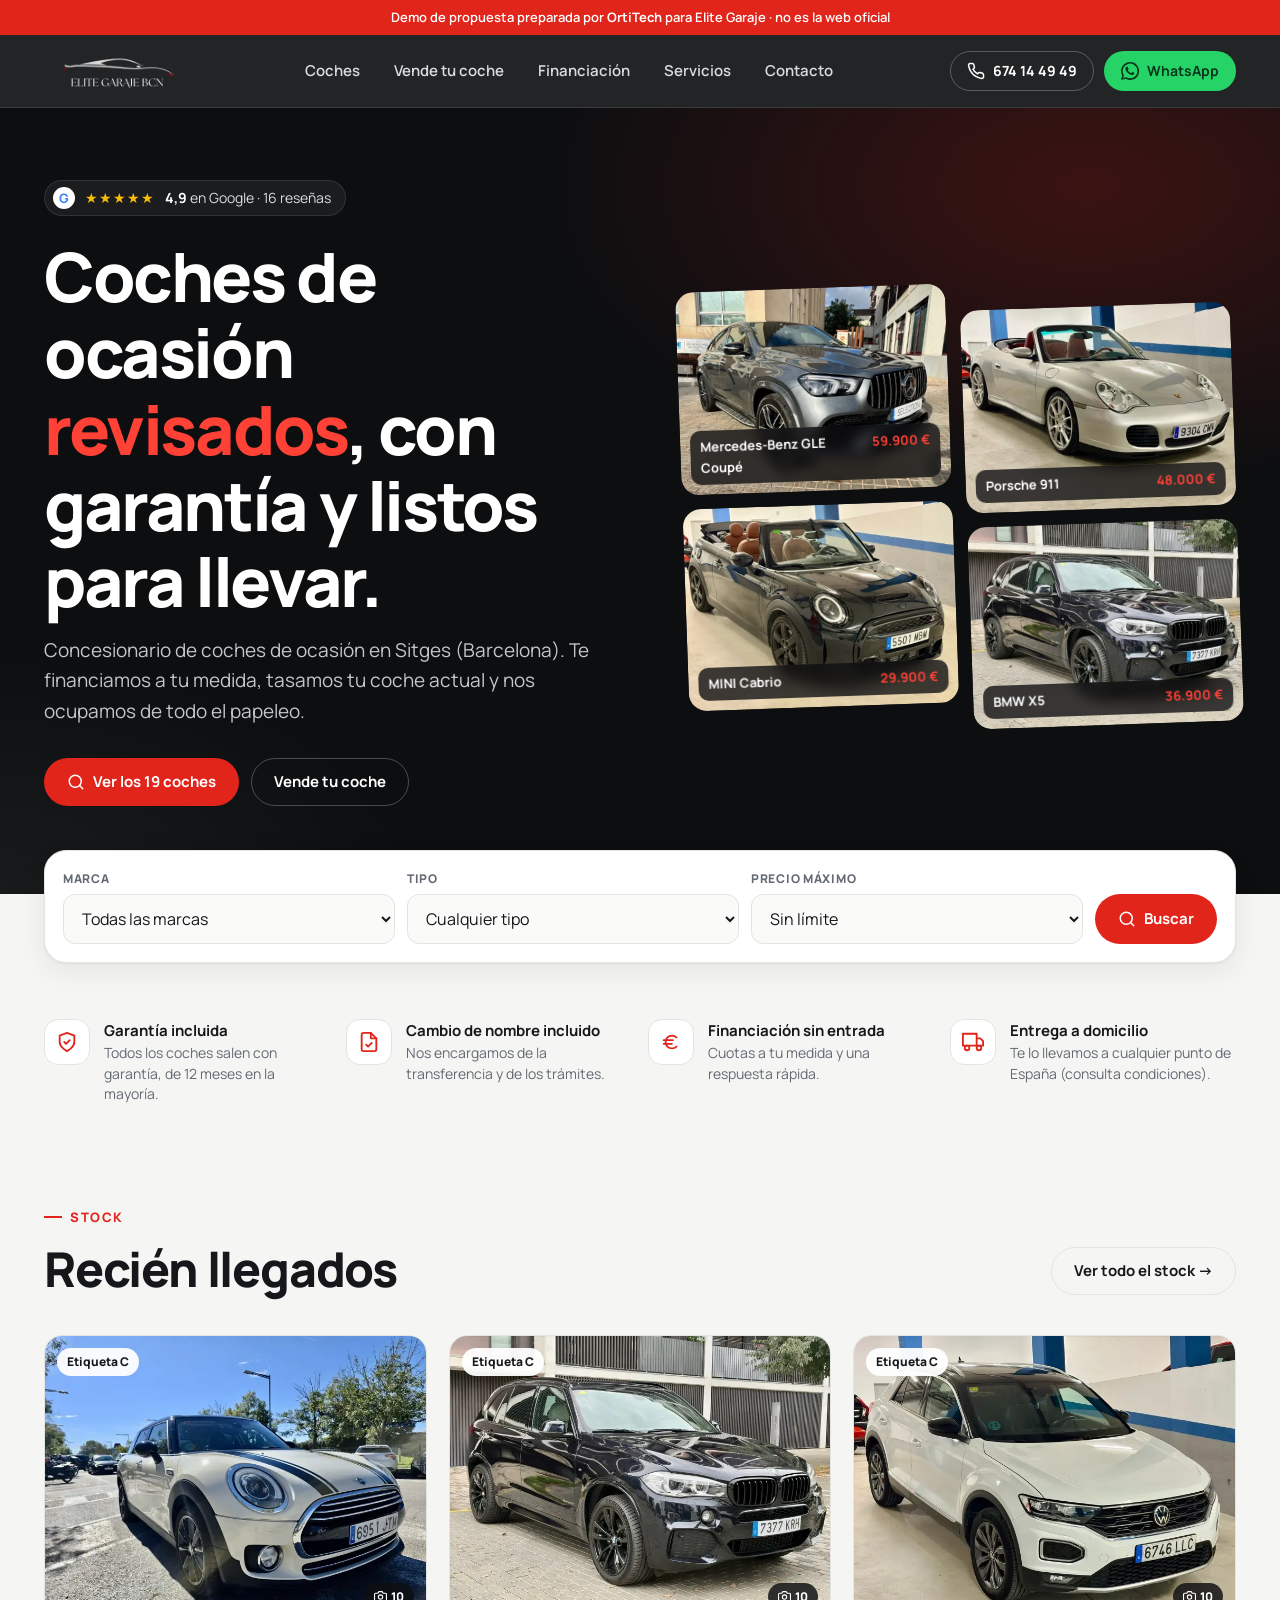
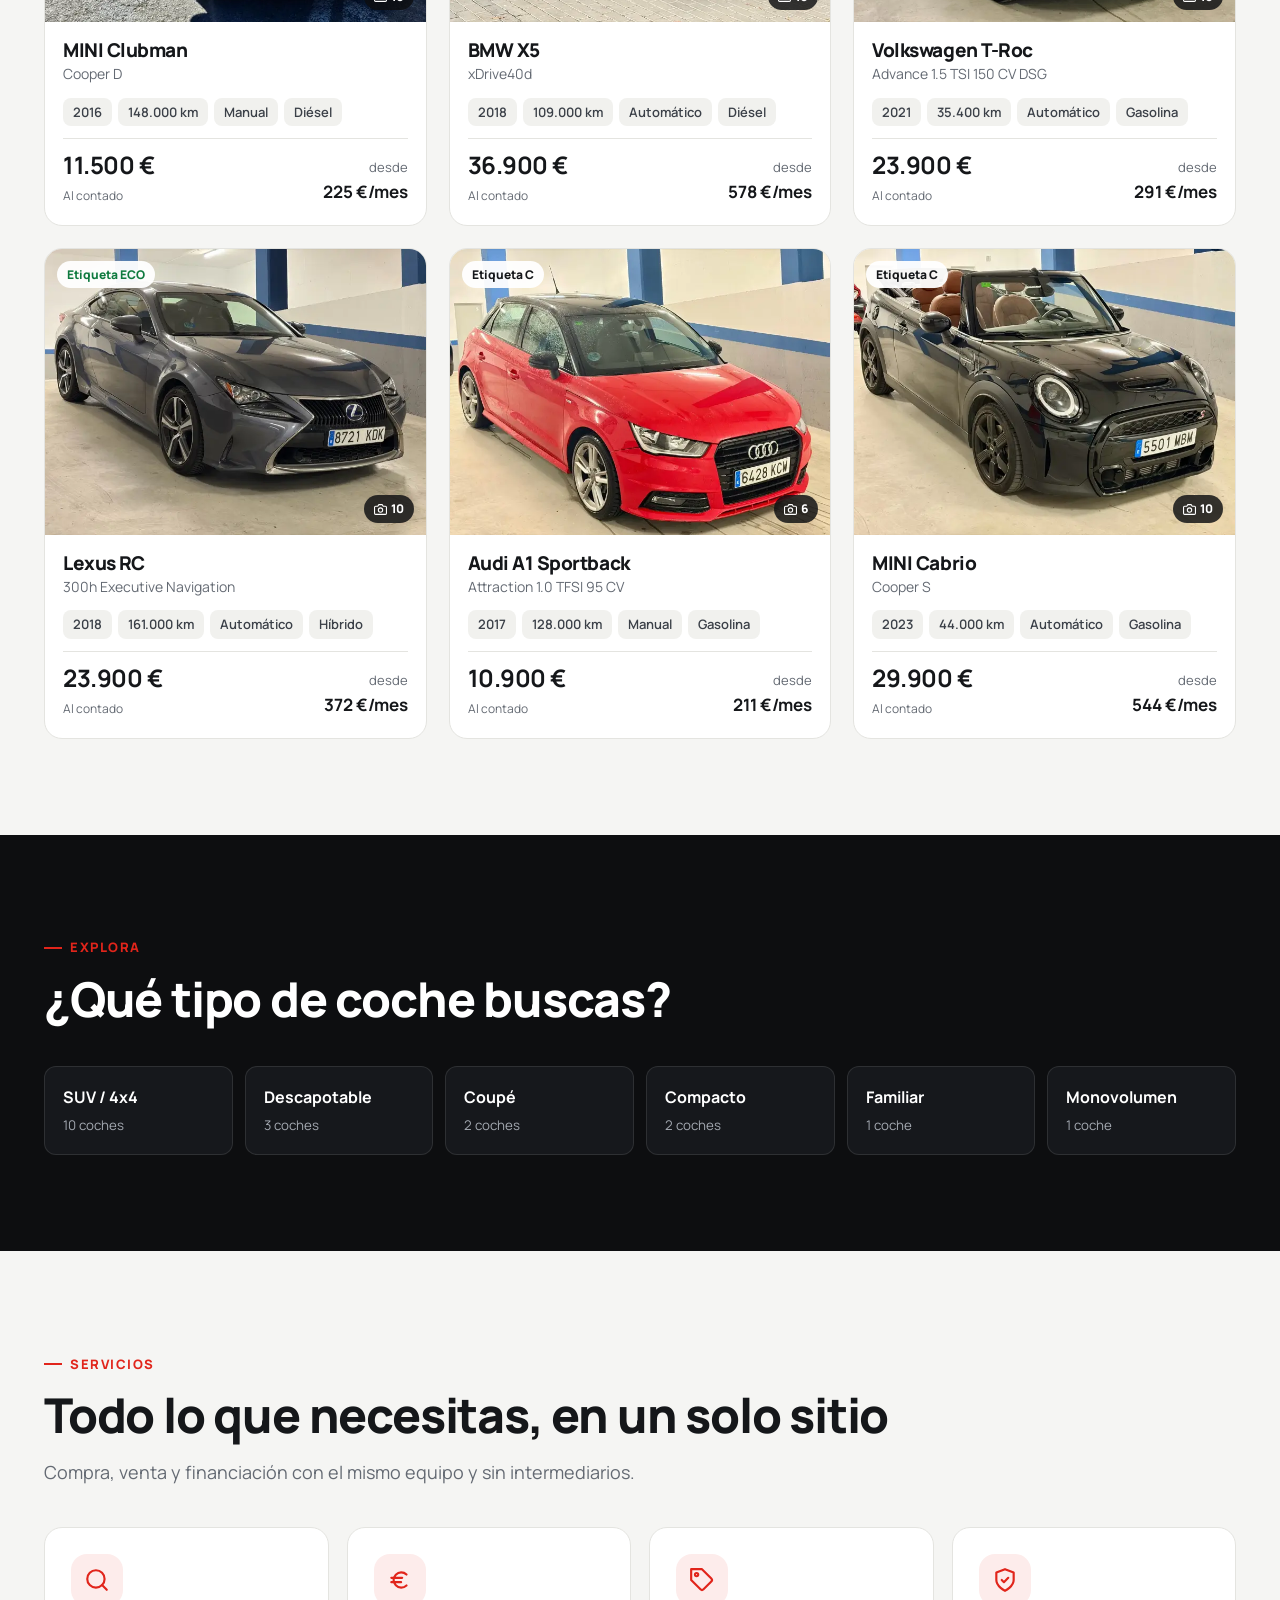
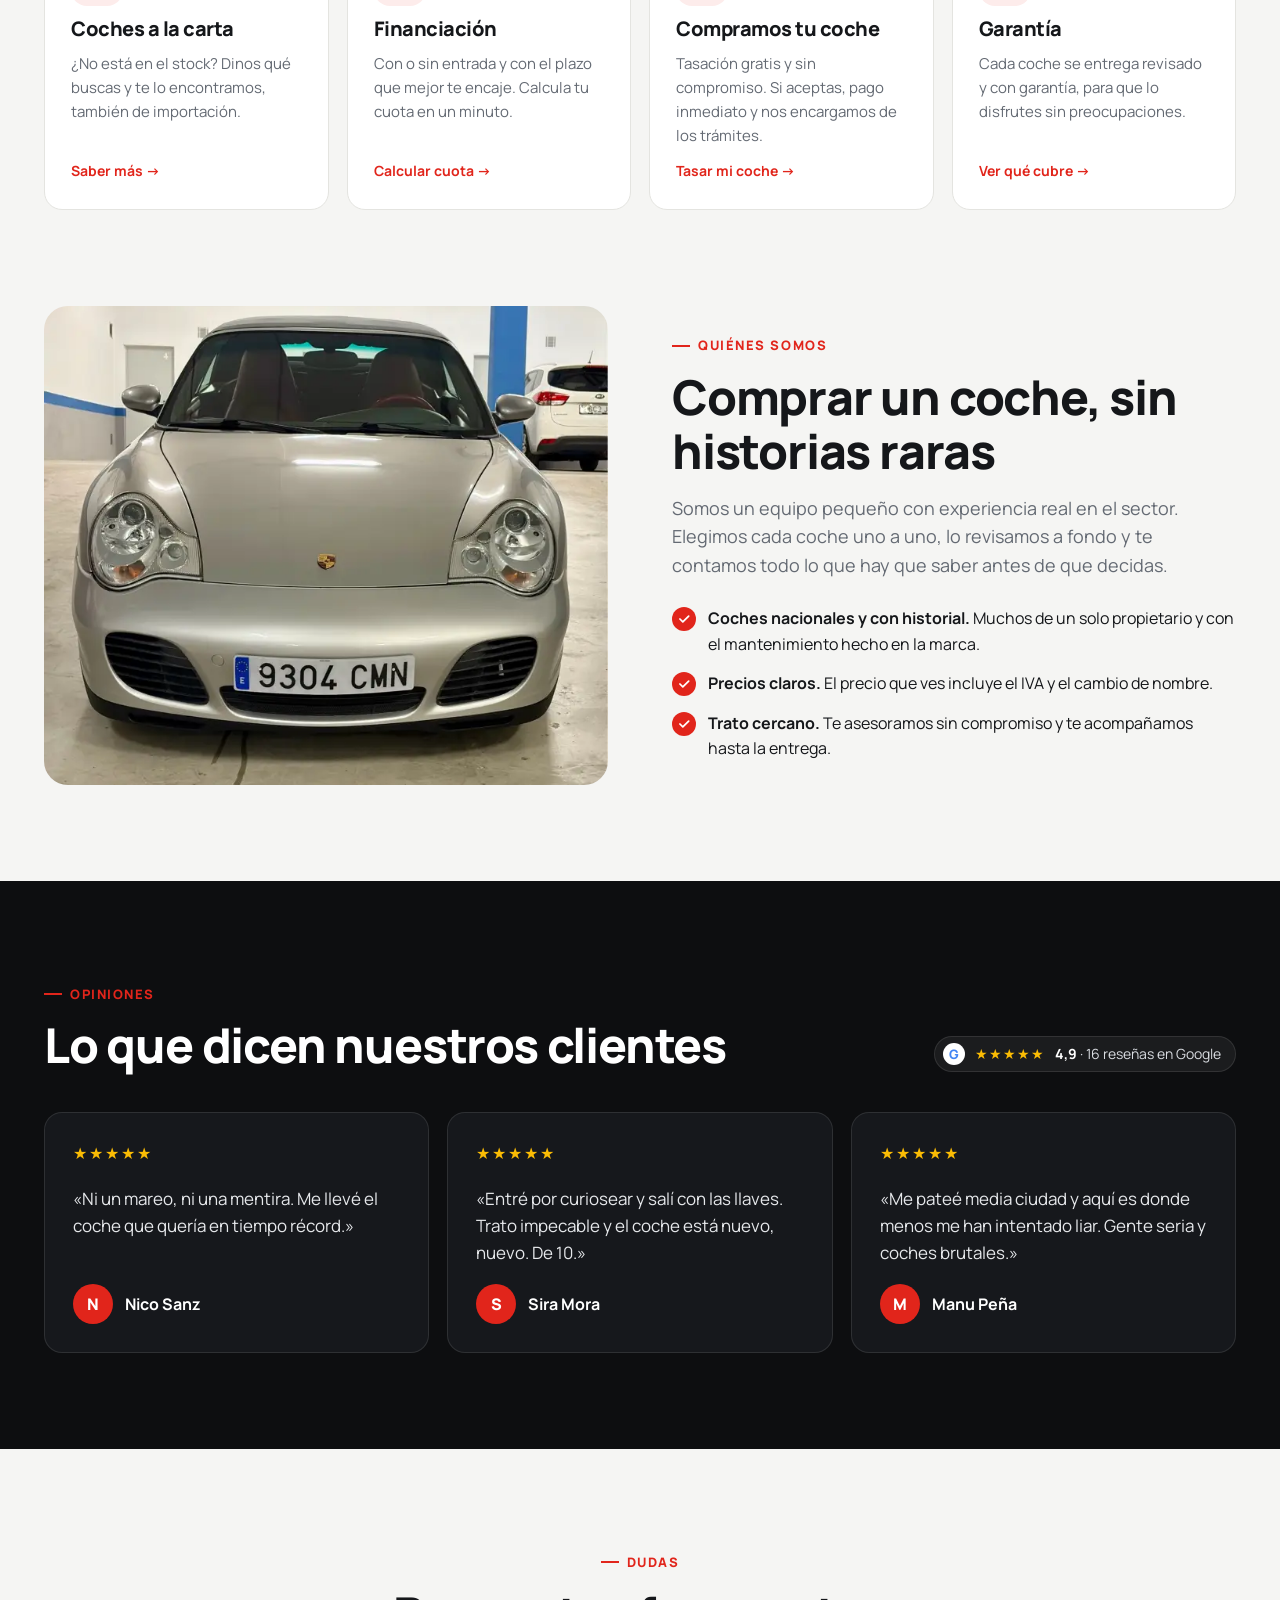
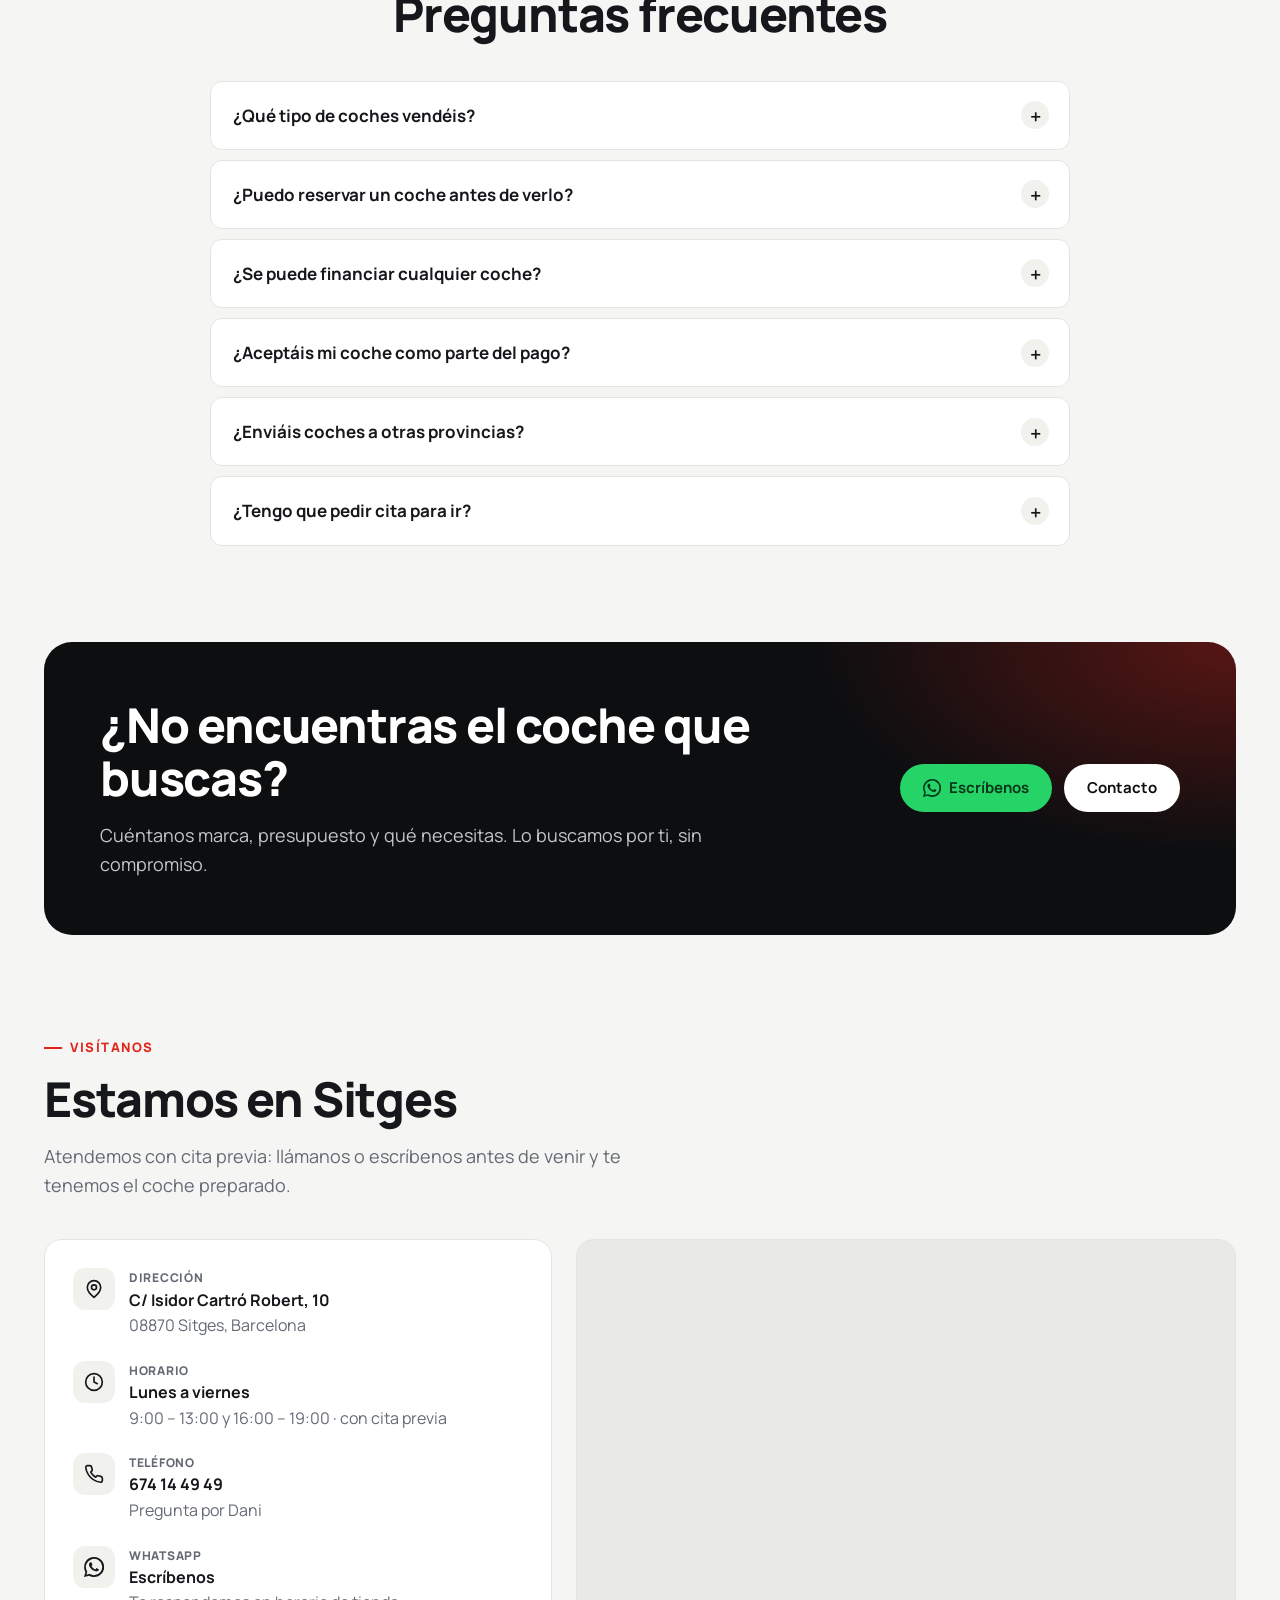
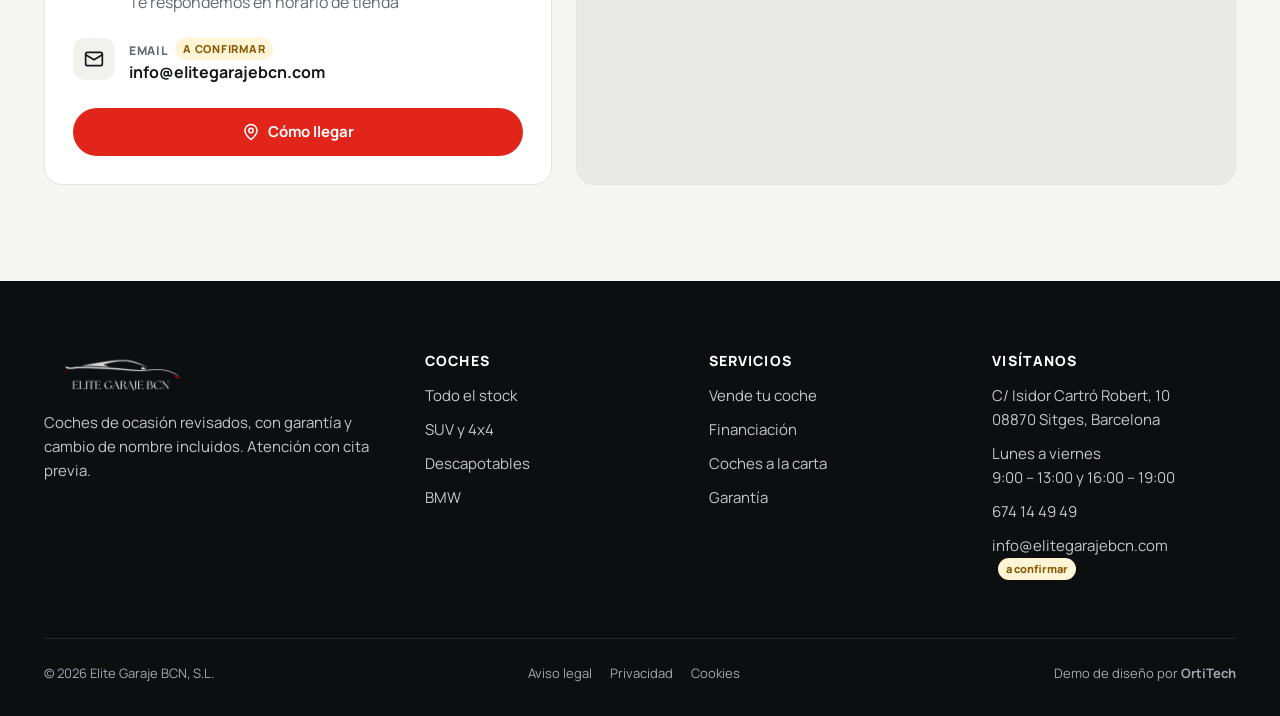
==== commit 95f5334f: "Demo Elite Garaje: dirección de Sitges (ya no están en Sant Just) Co-Authored-By: Claude Opus 5.5 <n" ====
--- a/elitegaraje/index.html
+++ b/elitegaraje/index.html
@@ -4,14 +4,14 @@
 <meta charset="utf-8">
 <meta name="viewport" content="width=device-width, initial-scale=1, viewport-fit=cover">
 <meta name="robots" content="noindex, nofollow">
-<title>Elite Garaje · Coches de ocasión en Sant Just Desvern (demo de OrtiTech)</title>
+<title>Elite Garaje · Coches de ocasión en Sitges (demo de OrtiTech)</title>
 <meta name="description" content="Demo de propuesta preparada por OrtiTech para Elite Garaje. No es la web oficial del concesionario.">
 <meta name="theme-color" content="#0d0e10">
 <link rel="icon" href="img/favicon.png">
 <link rel="preconnect" href="https://fonts.googleapis.com">
 <link rel="preconnect" href="https://fonts.gstatic.com" crossorigin>
 <link href="https://fonts.googleapis.com/css2?family=Manrope:wght@400;500;600;700;800&display=swap" rel="stylesheet">
-<link rel="stylesheet" href="css/styles.css?v=4">
+<link rel="stylesheet" href="css/styles.css?v=5">
 </head>
 <body data-page="inicio">
 <div id="top"></div>
@@ -22,7 +22,7 @@
       <div>
         <div class="rating"><span class="g">G</span><span class="stars">★★★★★</span><span><b>4,9</b> en Google · 16 reseñas</span></div>
         <h1>Coches de ocasión <em>revisados</em>, con garantía y listos para llevar.</h1>
-        <p class="lead">Concesionario en Sant Just Desvern, a un paso de Barcelona. Te financiamos a tu medida, tasamos tu coche actual y nos ocupamos de todo el papeleo.</p>
+        <p class="lead">Concesionario de coches de ocasión en Sitges (Barcelona). Te financiamos a tu medida, tasamos tu coche actual y nos ocupamos de todo el papeleo.</p>
         <div class="ctas">
           <a class="btn red" href="coches.html"><i data-i="search"></i><span>Ver los <span data-n>19</span> coches</span></a>
           <a class="btn ghost-dark" href="tasacion.html">Vende tu coche</a>
@@ -138,15 +138,15 @@
 
   <section style="padding-top:0" id="visita">
     <div class="wrap">
-      <div class="head"><div><span class="eyebrow">Visítanos</span><h2 class="title">Estamos en Sant Just Desvern</h2>
-        <p class="lead">En el Polígono Industrial Sud-Oest. Llámanos o escríbenos antes de venir y te tenemos el coche preparado.</p></div></div>
+      <div class="head"><div><span class="eyebrow">Visítanos</span><h2 class="title">Estamos en Sitges</h2>
+        <p class="lead">Atendemos con cita previa: llámanos o escríbenos antes de venir y te tenemos el coche preparado.</p></div></div>
       <div class="visit" data-visita></div>
     </div>
   </section>
 </main>
 
 <div id="bottom"></div>
-<script src="js/coches.js?v=4"></script>
-<script src="js/app.js?v=4"></script>
+<script src="js/coches.js?v=5"></script>
+<script src="js/app.js?v=5"></script>
 </body>
 </html>
